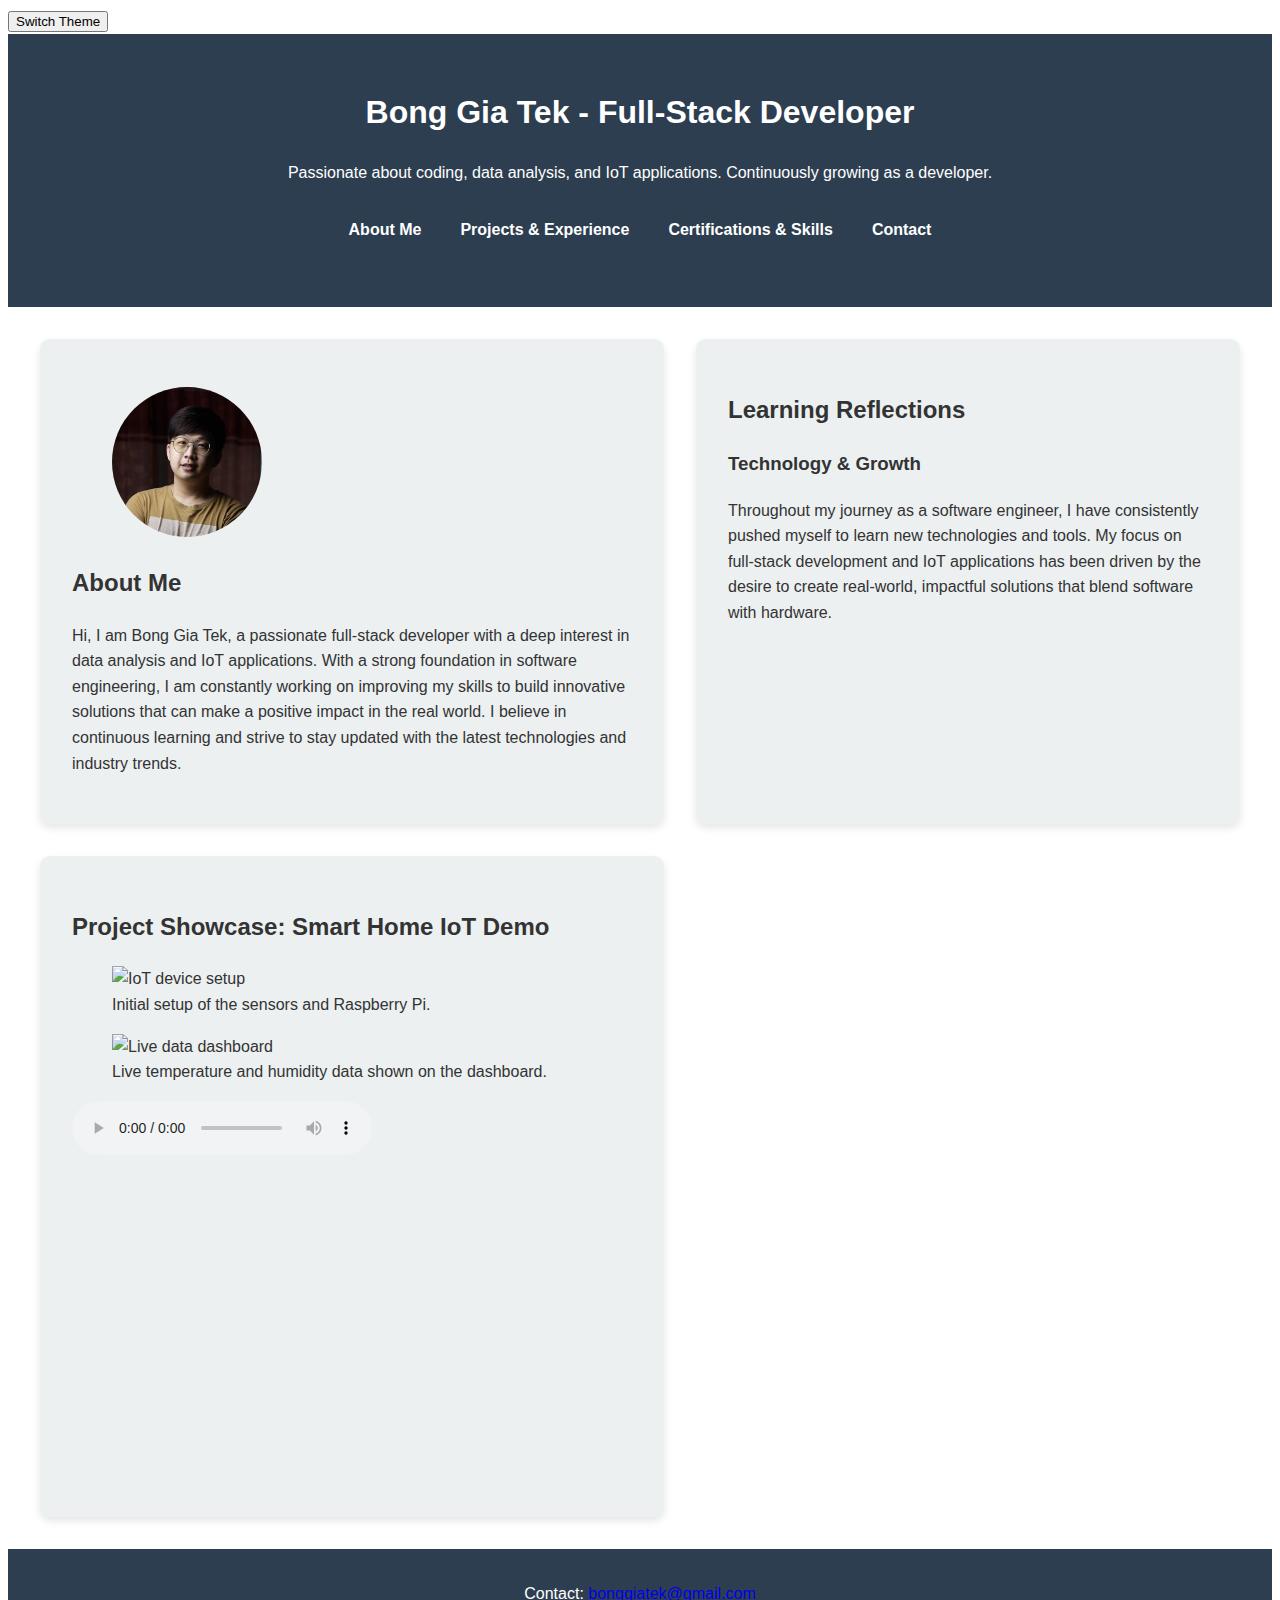
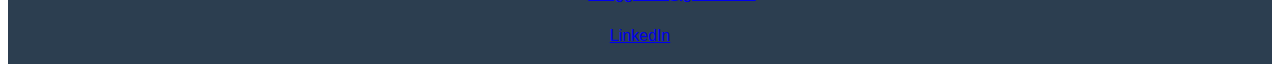
==== index.html @ 0b4c861d "Update index.html" ====
<!DOCTYPE html>
<html lang="en">
<head>
    <meta charset="UTF-8">
    <meta name="viewport" content="width=device-width, initial-scale=1.0">
    <title>Bong Gia Tek - ePortfolio</title>
    <link id="theme-style" rel="stylesheet" href="css/theme1.css">
    <style>
        /* Responsive Image Control */
        img {
            max-width: 100%;
            height: auto;
            object-fit: cover;
        }
        .gallery img, .cert-card img {
            width: 300px;
            height: 200px;
        }
        /* Profile Picture */
        .profile-img {
            border-radius: 50%;
            width: 150px;
            height: 150px;
            object-fit: cover;
            margin-right: 20px;
        }
        .about-me {
            display: flex;
            align-items: center;
            padding: 20px;
            background-color: #f4f4f4;
            margin-bottom: 40px;
        }
        .about-me h2 {
            margin-bottom: 10px;
        }
        .about-me p {
            max-width: 600px;
        }
    </style>
</head>
<body>
    <!-- Theme Switcher Moved to Top Right -->
    <div class="theme-switcher">
        <button class="theme-toggle" onclick="toggleTheme()">Switch Theme</button>
    </div>

    <header class="header">
        <h1>Bong Gia Tek - Full-Stack Developer</h1>
        <p>Passionate about coding, data analysis, and IoT applications. Continuously growing as a developer.</p>
        <nav class="nav-main">
            <ul>
                <li><a id="index-link" href="index.html">About Me</a></li>
                <li><a id="project-link" href="project.html?theme=theme1">Projects & Experience</a></li>
                <li><a id="certifications-link" href="certifications.html?theme=theme1">Certifications & Skills</a></li>
                <li><a id="contact-link" href="contact.html?theme=theme1">Contact</a></li>
            </ul>
        </nav>
    </header>

    <main class="content">
        <!-- About Me Section -->
        <section id="about" class="portfolio-section">
		<figure>
        	<img src="image/profile.jpg" alt="Bong Gia Tek Profile Picture" class="profile-img">
		</figure>	
            <div>
                <h2>About Me</h2>
                <p>Hi, I am Bong Gia Tek, a passionate full-stack developer with a deep interest in data analysis and IoT applications. With a strong foundation in software engineering, I am constantly working on improving my skills to build innovative solutions that can make a positive impact in the real world. I believe in continuous learning and strive to stay updated with the latest technologies and industry trends.</p>
            </div>
        </section>


        <section id="reflections" class="portfolio-section">
            <h2>Learning Reflections</h2>
            <article class="reflection-card">
                <h3>Technology & Growth</h3>
                <p>Throughout my journey as a software engineer, I have consistently pushed myself to learn new technologies and tools. My focus on full-stack development and IoT applications has been driven by the desire to create real-world, impactful solutions that blend software with hardware.</p>
            </article>
        </section>
	<section id="photo-gallery" class="portfolio-section">
	    <h2>Project Showcase: Smart Home IoT Demo</h2>
	    
	    <div class="gallery">
	        <figure>
	            <img src="image/iot-demo1.jpg" alt="IoT device setup">
	            <figcaption>Initial setup of the sensors and Raspberry Pi.</figcaption>
	        </figure>
	
	        <figure>
	            <img src="image/iot-demo2.jpg" alt="Live data dashboard">
	            <figcaption>Live temperature and humidity data shown on the dashboard.</figcaption>
	        </figure>
	    </div>
	
	    <audio controls>
	        <source src="audio/narration.mp3" type="audio/mpeg">
	        Your browser does not support the audio element.
	    </audio>
	
	    <div class="video-wrapper">
	        <iframe width="560" height="315" src="https://www.youtube.com/embed/xo47WHrU42E" frameborder="0" allowfullscreen></iframe>
	    </div>
	</section>
	    
    </main>

    <footer class="footer">
        <p>Contact: <a href="mailto:bonggiatek@gmail.com">bonggiatek@gmail.com</a></p>
        <nav class="social-links">
            <a href="https://www.linkedin.com/in/bong-g-266446216">LinkedIn</a>
        </nav>
    </footer>

    <script>
        // Function to toggle the theme
        function toggleTheme() {
            const currentUrl = window.location.href;
            const newUrl = new URL(currentUrl);
            const currentTheme = newUrl.searchParams.get('theme');

            // Toggle between themes and set the URL parameter
            if (currentTheme === 'theme2') {
                newUrl.searchParams.set('theme', 'theme1');
                document.querySelector('#theme-style').href = 'css/theme1.css';
            } else {
                newUrl.searchParams.set('theme', 'theme2');
                document.querySelector('#theme-style').href = 'css/theme2.css';
            }

            // Update the URL without reloading the page
            window.history.pushState({}, '', newUrl);
            updateContactLink();
        }

        // Function to update the contact link with the current theme
        function updateContactLink() {
            const theme = new URLSearchParams(window.location.search).get('theme') || 'theme1';
            const contactLink = document.getElementById('contact-link');
            contactLink.href = `contact.html?theme=${theme}`; // Update the link with the current theme
			const projectLink = document.getElementById('project-link');
			projectLink.href = `project.html?theme=${theme}`; // Update the link with the current theme
			const certificationsLink = document.getElementById('certifications-link');
			certificationsLink.href = `certifications.html?theme=${theme}`; // Update the link with the current theme
			const index = document.getElementById('index-link');
			index.href = `index.html?theme=${theme}`; // Update the link with the current theme
        }

        // Check the URL on page load and apply the theme
        window.onload = function() {
            const currentUrl = window.location.href;
            const newUrl = new URL(currentUrl);
            let theme = newUrl.searchParams.get('theme');

            // Set default theme to 'theme1' if no theme is specified
            if (!theme) {
                theme = 'theme1';
                newUrl.searchParams.set('theme', theme);  // Ensure the theme is in the URL
                window.history.pushState({}, '', newUrl);  // Update the URL with default theme
            }

            if (theme === 'theme2') {
                document.querySelector('#theme-style').href = 'css/theme2.css';
            } else {
                document.querySelector('#theme-style').href = 'css/theme1.css';
            }
            updateContactLink();
        };
    </script>
</body>
</html>
---- css/theme1.css ----
/* Theme 1: Minimalist Grid */
:root {
    --primary-color: #2c3e50;
    --secondary-color: #ecf0f1;
    --background-color: #ffffff;
    --text-color: #333;
    --accent-color: #3498db;
}
figure {
    transition: transform 0.3s;
}
figure:hover {
    transform: scale(1.05);
}
body {
    font-family: 'Poppins', sans-serif;
    background-color: var(--background-color);
    color: var(--text-color);
    line-height: 1.6;
}

/* Header Styling */
.header {
    background: var(--primary-color);
    color: white;
    text-align: center;
    padding: 2rem;
}

.nav-main ul {
    display: flex;
    justify-content: center;
    list-style: none;
    padding: 1rem 0;
    gap: 15px;
}

.nav-main a {
    color: white;
    text-decoration: none;
    font-weight: bold;
    padding: 8px 12px;
    border-radius: 5px;
    transition: background 0.3s;
}

.nav-main a:hover {
    background: var(--accent-color);
}

/* Grid Layout for Content */
.content {
    display: grid;
    grid-template-columns: 1fr 1fr;
    gap: 2rem;
    max-width: 1200px;
    margin: 2rem auto;
}

.portfolio-section {
    background: var(--secondary-color);
    padding: 2rem;
    border-radius: 10px;
    box-shadow: 0 4px 8px rgba(0, 0, 0, 0.1);
}

/* Footer */
.footer {
    text-align: center;
    background: var(--primary-color);
    color: white;
    padding: 1rem;
}
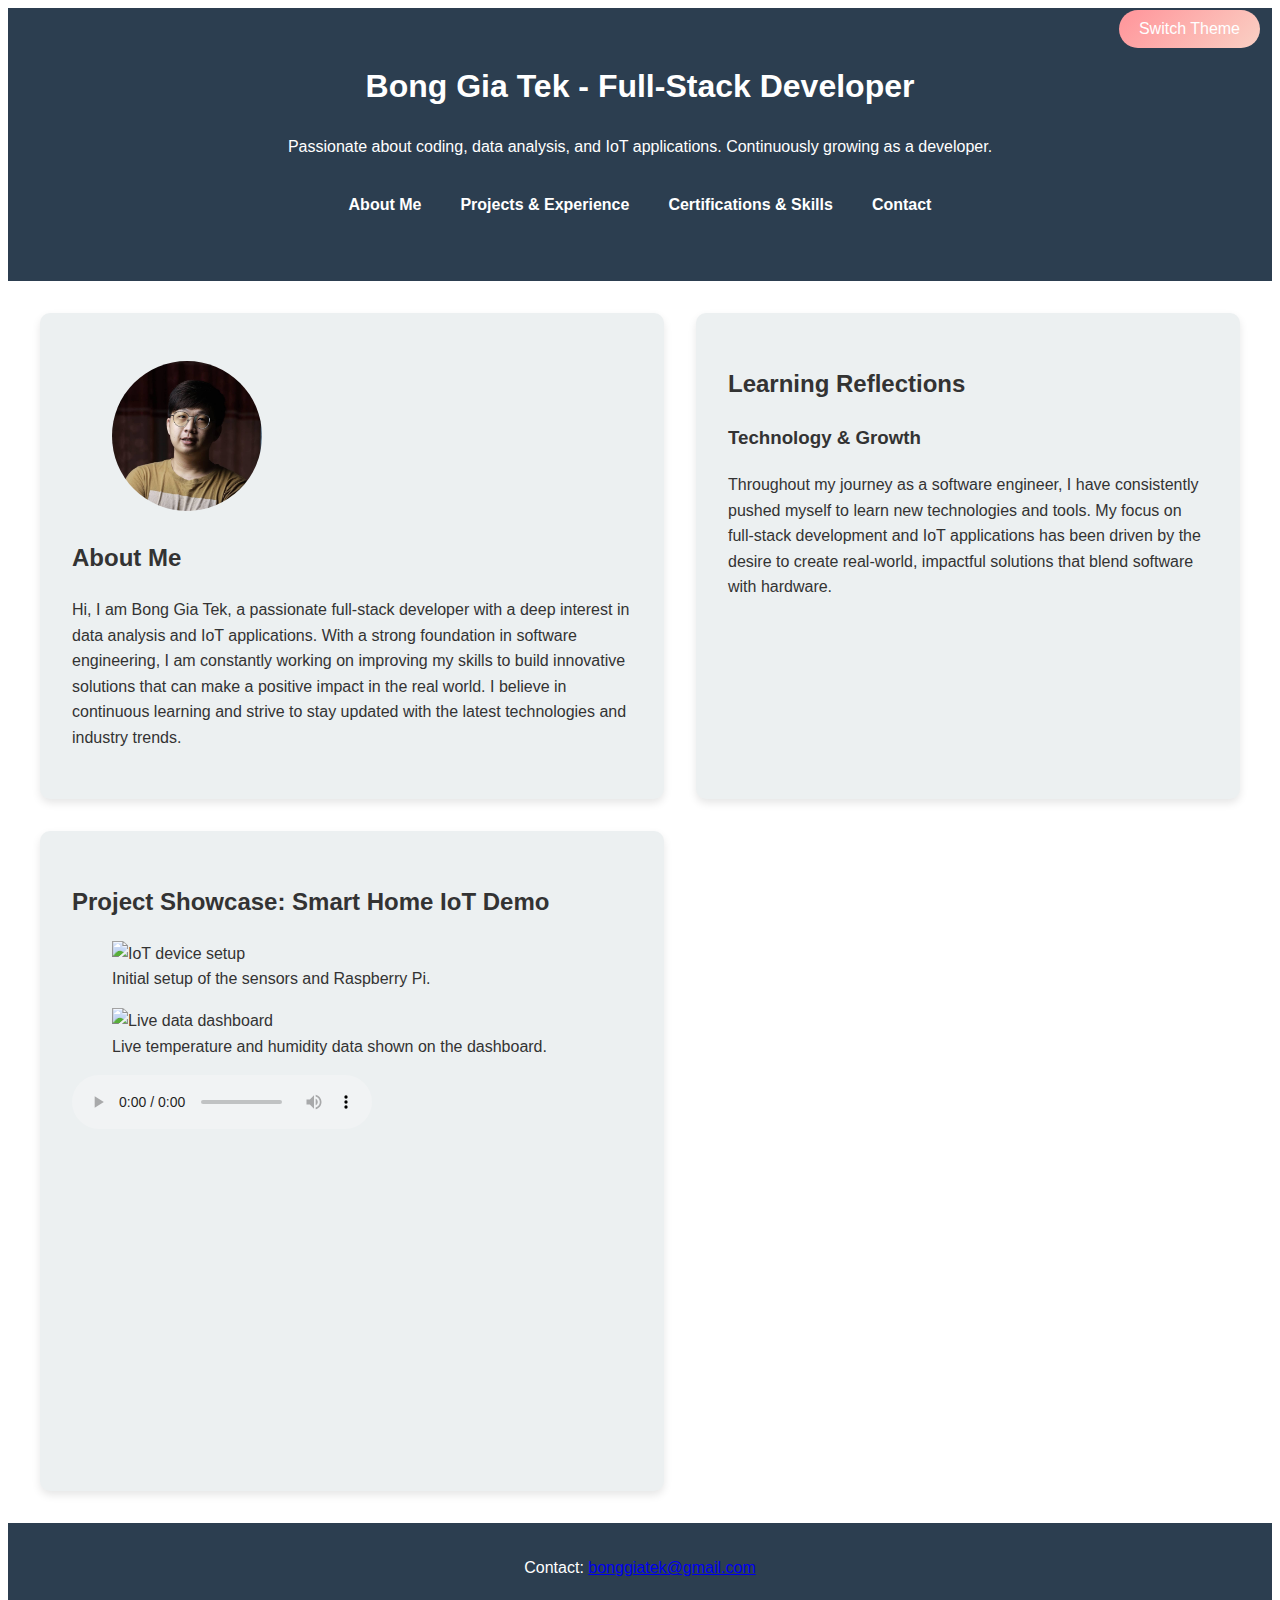
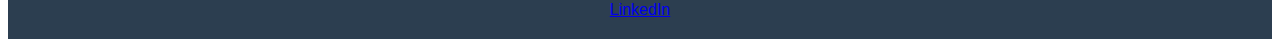
==== commit 0ee6db23: "Update index.html" ====
--- a/index.html
+++ b/index.html
@@ -6,6 +6,25 @@
     <title>Bong Gia Tek - ePortfolio</title>
     <link id="theme-style" rel="stylesheet" href="css/theme1.css">
     <style>
+        /* Theme Switcher Placement */
+        .theme-switcher {
+            position: absolute;
+            top: 10px;
+            right: 20px;
+        }
+        .theme-toggle {
+            background: linear-gradient(135deg, #ff9a9e 10%, #fad0c4 100%);
+            border: none;
+            padding: 10px 20px;
+            border-radius: 30px;
+            font-size: 16px;
+            color: white;
+            cursor: pointer;
+            transition: background 0.3s ease-in-out;
+        }
+        .theme-toggle:hover {
+            background: linear-gradient(135deg, #fad0c4 10%, #ff9a9e 100%);
+        }
         /* Responsive Image Control */
         img {
             max-width: 100%;
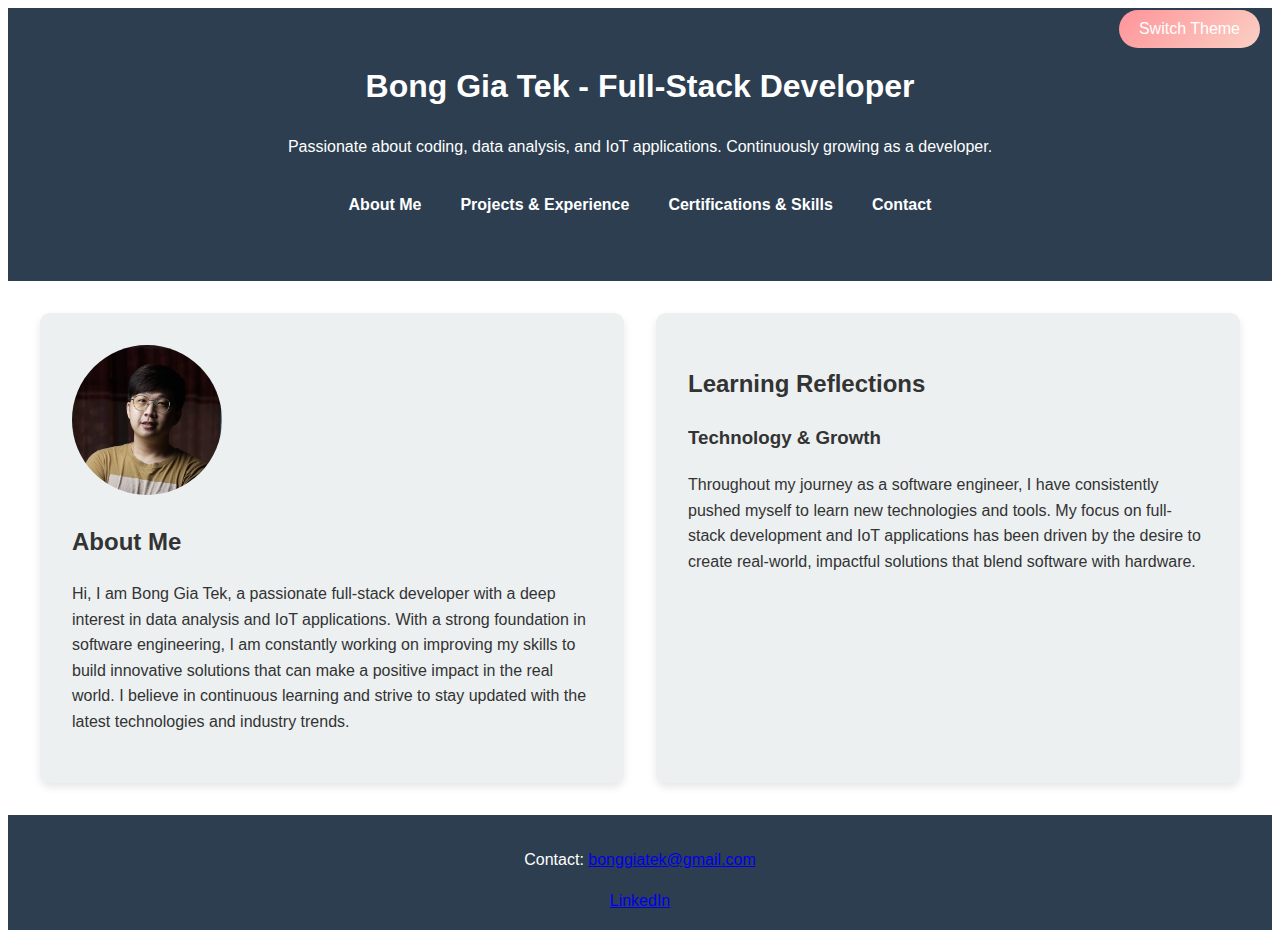
==== commit 947b91ca: "Update index.html" ====
--- a/index.html
+++ b/index.html
@@ -80,9 +80,7 @@
     <main class="content">
         <!-- About Me Section -->
         <section id="about" class="portfolio-section">
-		<figure>
-        	<img src="image/profile.jpg" alt="Bong Gia Tek Profile Picture" class="profile-img">
-		</figure>	
+            <img src="image/profile.jpg" alt="Bong Gia Tek Profile Picture" class="profile-img"> <!-- Replace this with your actual image -->
             <div>
                 <h2>About Me</h2>
                 <p>Hi, I am Bong Gia Tek, a passionate full-stack developer with a deep interest in data analysis and IoT applications. With a strong foundation in software engineering, I am constantly working on improving my skills to build innovative solutions that can make a positive impact in the real world. I believe in continuous learning and strive to stay updated with the latest technologies and industry trends.</p>
@@ -97,31 +95,6 @@
                 <p>Throughout my journey as a software engineer, I have consistently pushed myself to learn new technologies and tools. My focus on full-stack development and IoT applications has been driven by the desire to create real-world, impactful solutions that blend software with hardware.</p>
             </article>
         </section>
-	<section id="photo-gallery" class="portfolio-section">
-	    <h2>Project Showcase: Smart Home IoT Demo</h2>
-	    
-	    <div class="gallery">
-	        <figure>
-	            <img src="image/iot-demo1.jpg" alt="IoT device setup">
-	            <figcaption>Initial setup of the sensors and Raspberry Pi.</figcaption>
-	        </figure>
-	
-	        <figure>
-	            <img src="image/iot-demo2.jpg" alt="Live data dashboard">
-	            <figcaption>Live temperature and humidity data shown on the dashboard.</figcaption>
-	        </figure>
-	    </div>
-	
-	    <audio controls>
-	        <source src="audio/narration.mp3" type="audio/mpeg">
-	        Your browser does not support the audio element.
-	    </audio>
-	
-	    <div class="video-wrapper">
-	        <iframe width="560" height="315" src="https://www.youtube.com/embed/xo47WHrU42E" frameborder="0" allowfullscreen></iframe>
-	    </div>
-	</section>
-	    
     </main>
 
     <footer class="footer">
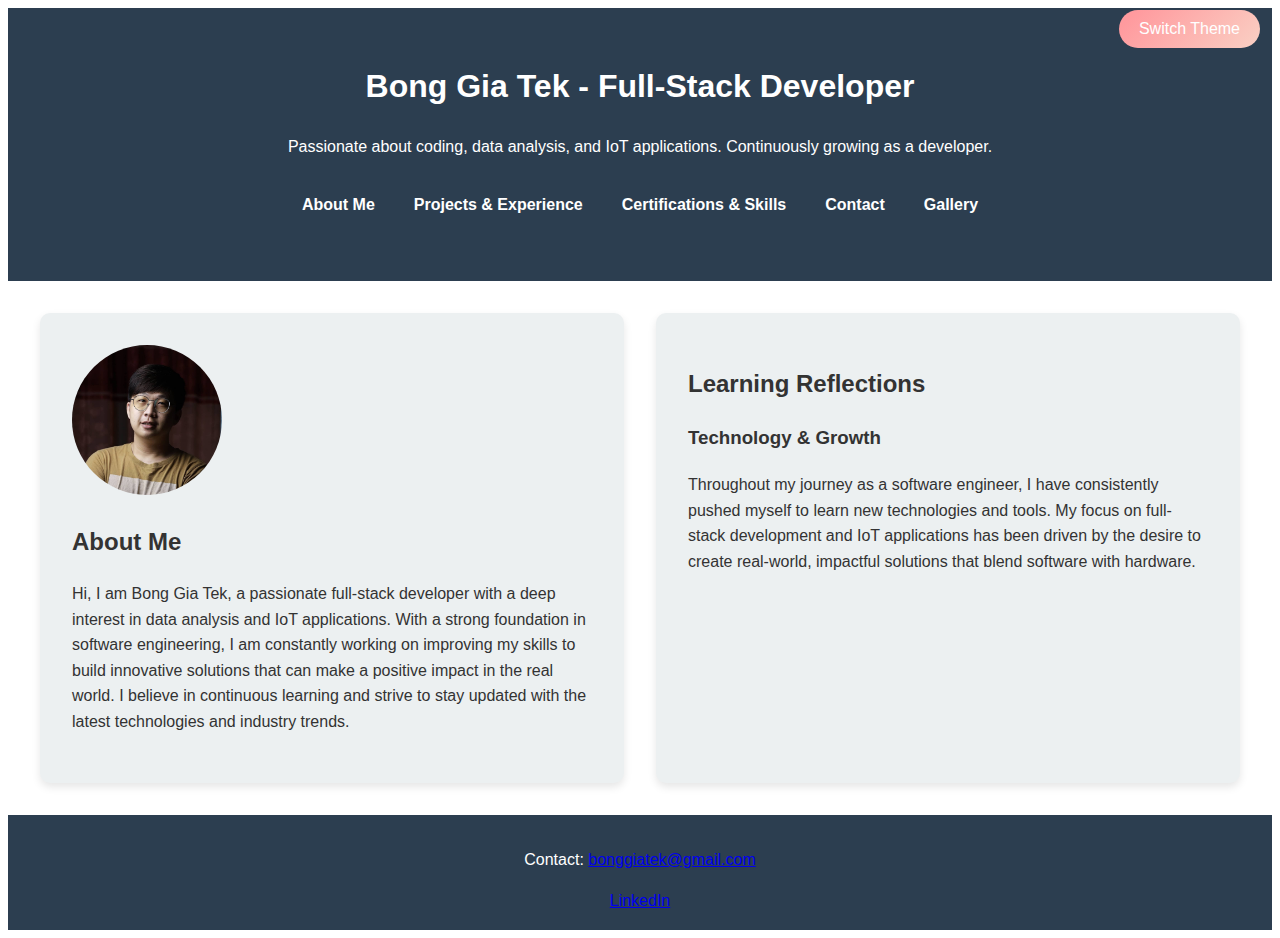
==== commit c895056a: "Update index.html" ====
--- a/index.html
+++ b/index.html
@@ -73,6 +73,7 @@
                 <li><a id="project-link" href="project.html?theme=theme1">Projects & Experience</a></li>
                 <li><a id="certifications-link" href="certifications.html?theme=theme1">Certifications & Skills</a></li>
                 <li><a id="contact-link" href="contact.html?theme=theme1">Contact</a></li>
+				<li><a id="gallery-link" href="gallery.html?theme=theme1">Gallery</a></li>
             </ul>
         </nav>
     </header>
@@ -136,6 +137,8 @@
 			certificationsLink.href = `certifications.html?theme=${theme}`; // Update the link with the current theme
 			const index = document.getElementById('index-link');
 			index.href = `index.html?theme=${theme}`; // Update the link with the current theme
+			const galleryLink = document.getElementById('gallery-link');
+			galleryLink.href = `gallery.html?theme=${theme}`; // Update the link with the current theme
         }
 
         // Check the URL on page load and apply the theme
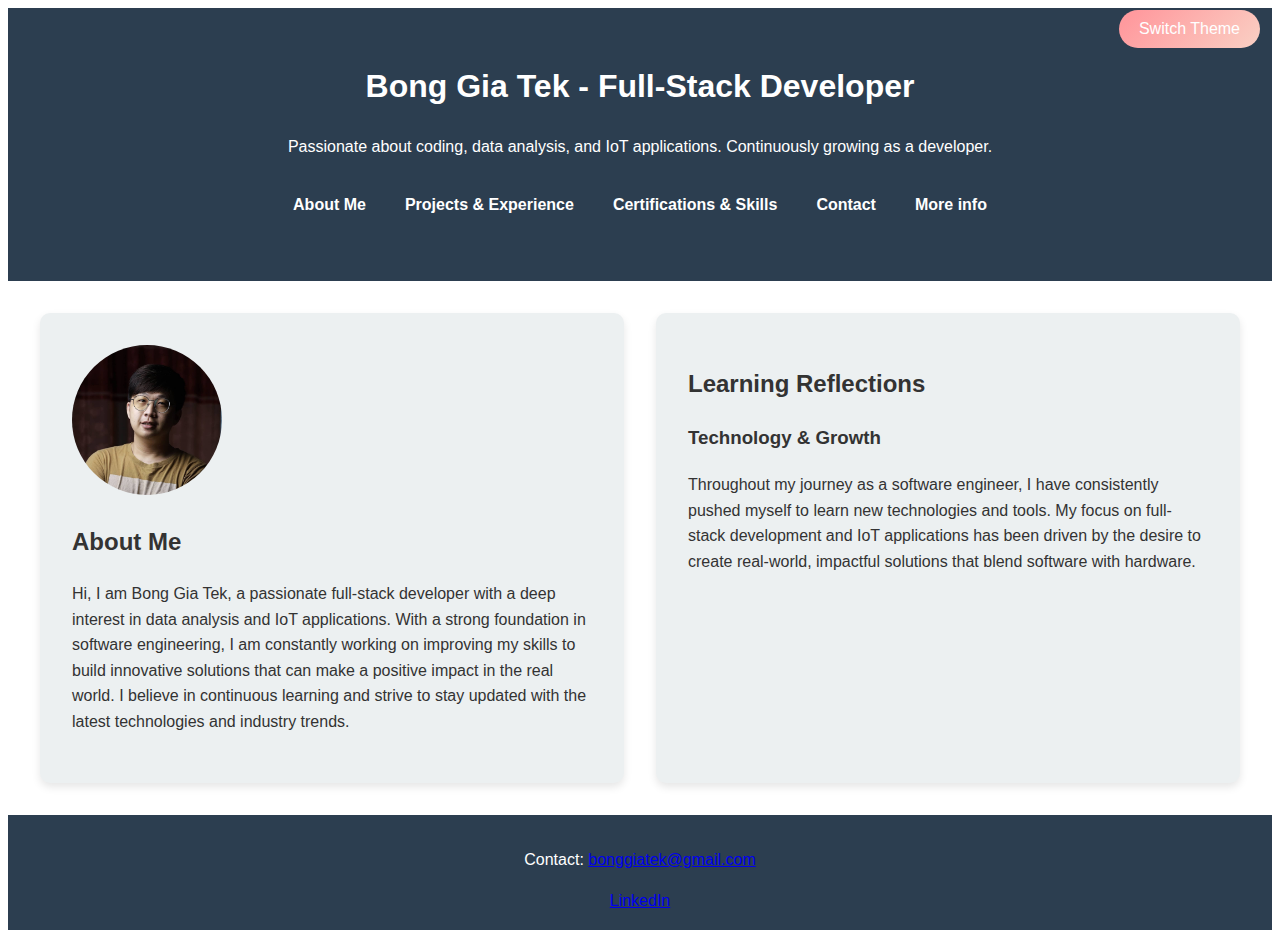
==== commit e797225f: "Update index.html" ====
--- a/index.html
+++ b/index.html
@@ -73,7 +73,7 @@
                 <li><a id="project-link" href="project.html?theme=theme1">Projects & Experience</a></li>
                 <li><a id="certifications-link" href="certifications.html?theme=theme1">Certifications & Skills</a></li>
                 <li><a id="contact-link" href="contact.html?theme=theme1">Contact</a></li>
-				<li><a id="gallery-link" href="gallery.html?theme=theme1">Gallery</a></li>
+				<li><a id="gallery-link" href="gallery.html?theme=theme1">More info</a></li>
             </ul>
         </nav>
     </header>
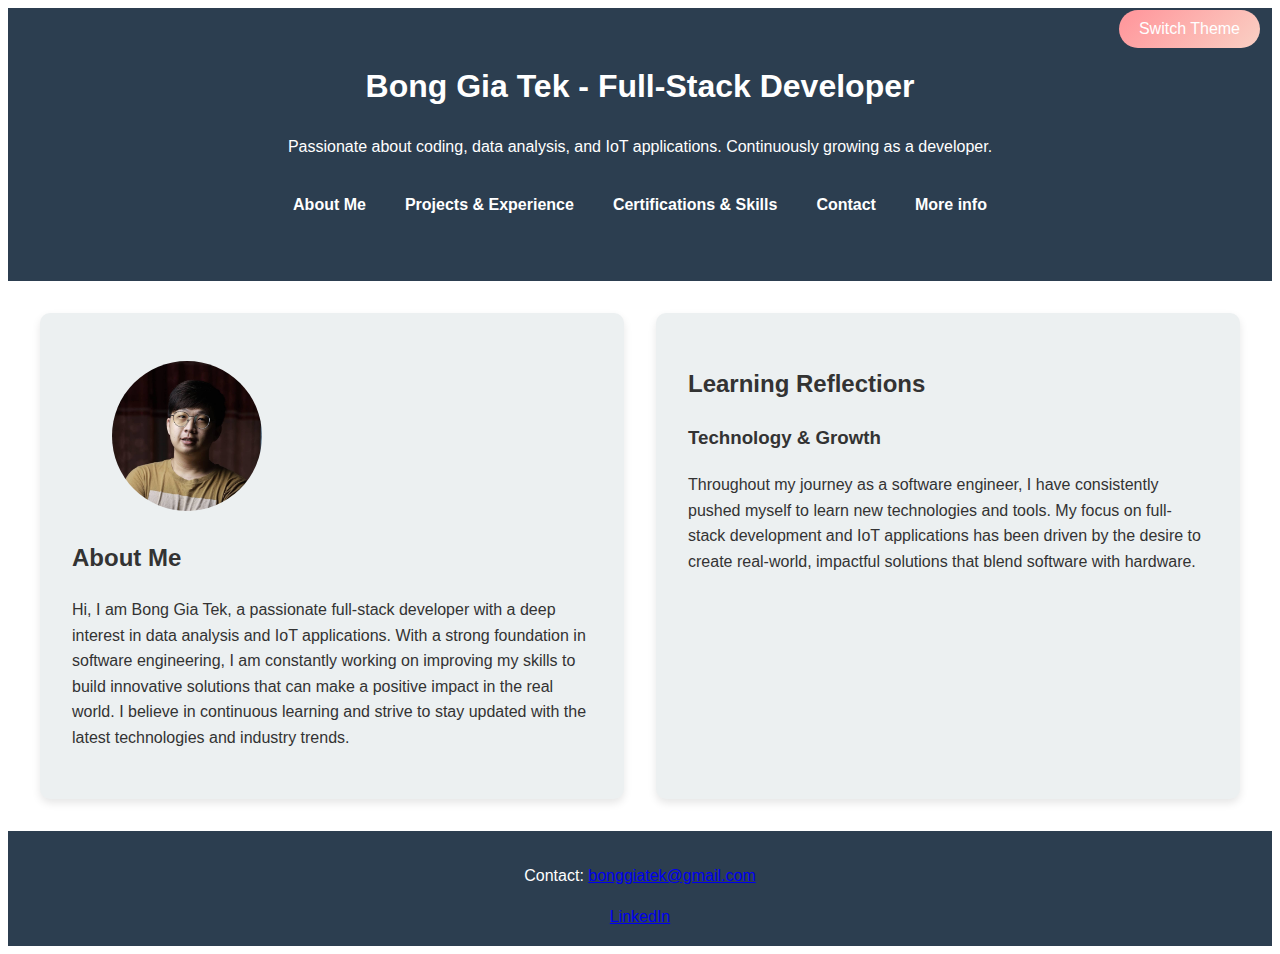
==== commit 00ac50a3: "Update index.html" ====
--- a/index.html
+++ b/index.html
@@ -81,8 +81,10 @@
     <main class="content">
         <!-- About Me Section -->
         <section id="about" class="portfolio-section">
+		<figure>
             <img src="image/profile.jpg" alt="Bong Gia Tek Profile Picture" class="profile-img"> <!-- Replace this with your actual image -->
-            <div>
+		</figure>
+		<div>
                 <h2>About Me</h2>
                 <p>Hi, I am Bong Gia Tek, a passionate full-stack developer with a deep interest in data analysis and IoT applications. With a strong foundation in software engineering, I am constantly working on improving my skills to build innovative solutions that can make a positive impact in the real world. I believe in continuous learning and strive to stay updated with the latest technologies and industry trends.</p>
             </div>
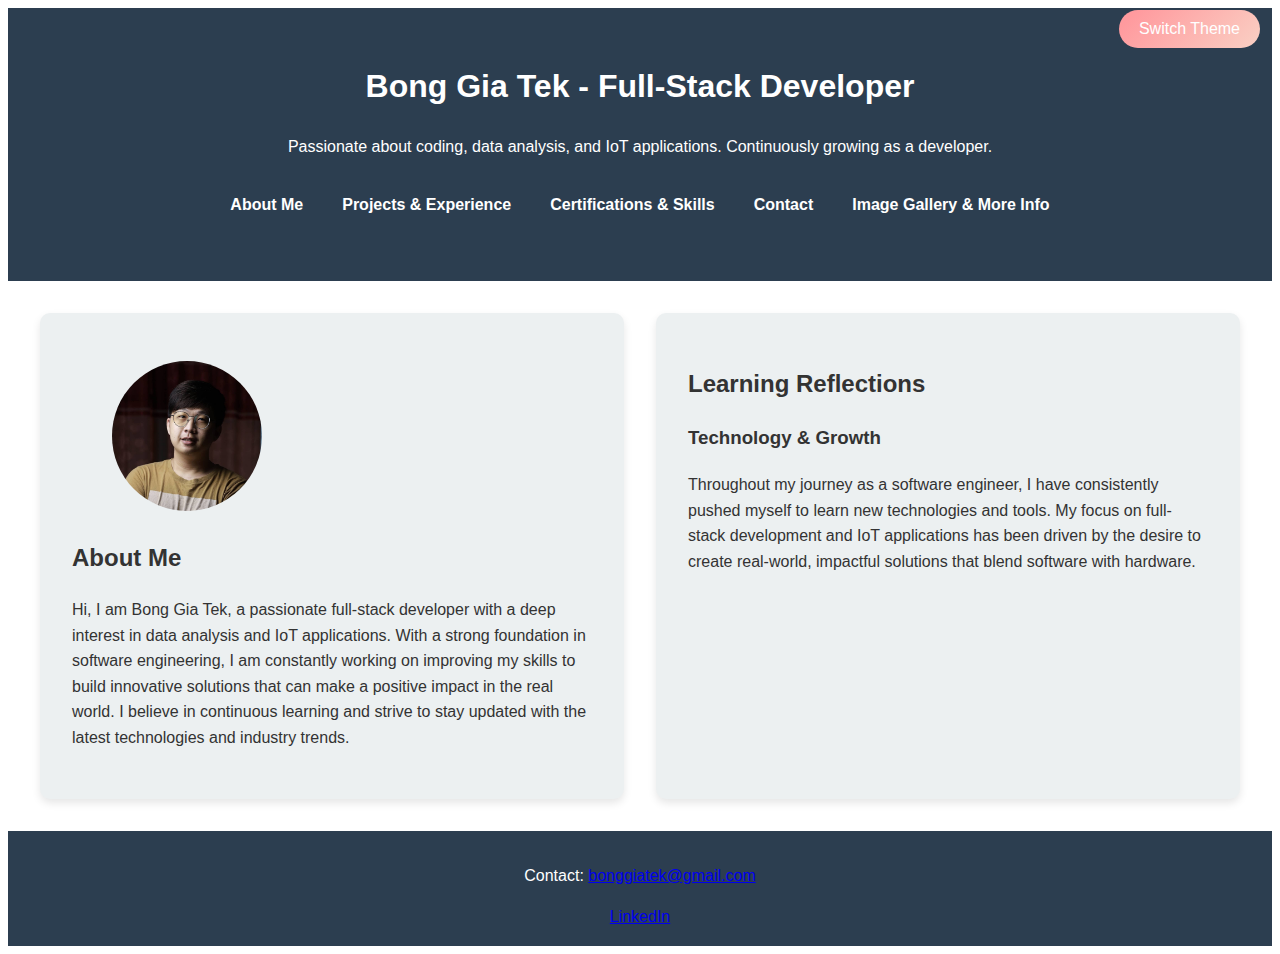
==== commit 7e1f37c2: "Update index.html" ====
--- a/index.html
+++ b/index.html
@@ -73,7 +73,7 @@
                 <li><a id="project-link" href="project.html?theme=theme1">Projects & Experience</a></li>
                 <li><a id="certifications-link" href="certifications.html?theme=theme1">Certifications & Skills</a></li>
                 <li><a id="contact-link" href="contact.html?theme=theme1">Contact</a></li>
-				<li><a id="gallery-link" href="gallery.html?theme=theme1">More info</a></li>
+				<li><a id="gallery-link" href="gallery.html?theme=theme1">Image Gallery & More Info</a></li>
             </ul>
         </nav>
     </header>
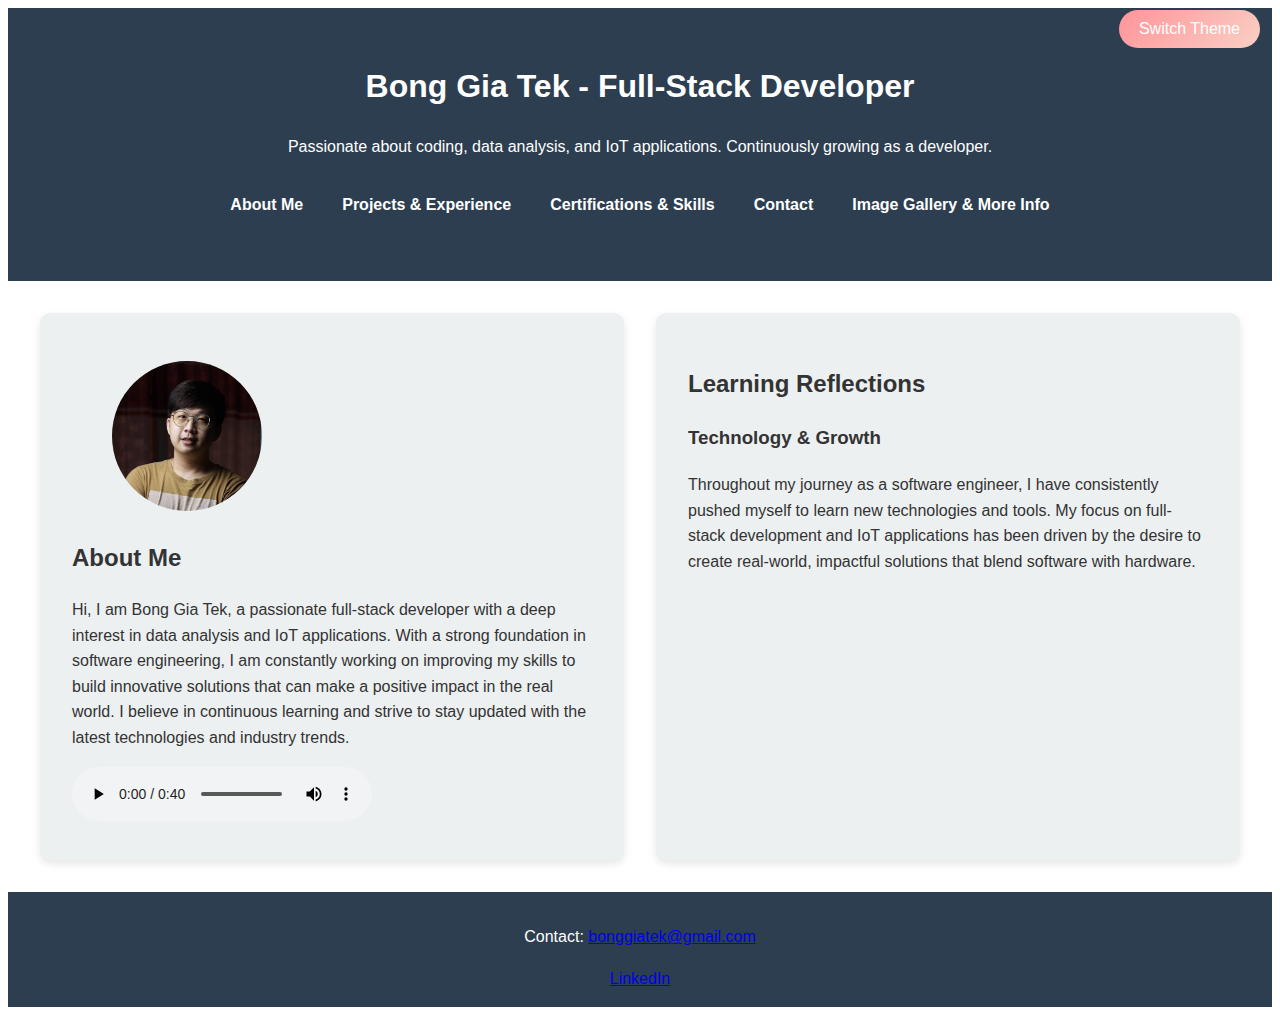
==== commit ec98b6ca: "Update index.html" ====
--- a/index.html
+++ b/index.html
@@ -87,7 +87,12 @@
 		<div>
                 <h2>About Me</h2>
                 <p>Hi, I am Bong Gia Tek, a passionate full-stack developer with a deep interest in data analysis and IoT applications. With a strong foundation in software engineering, I am constantly working on improving my skills to build innovative solutions that can make a positive impact in the real world. I believe in continuous learning and strive to stay updated with the latest technologies and industry trends.</p>
-            </div>
+                <audio controls>
+                <source src="image/narration.mp3" type="audio/mpeg">
+                Your browser does not support the audio element.
+            	</audio>
+			
+		</div>
         </section>
 
 
